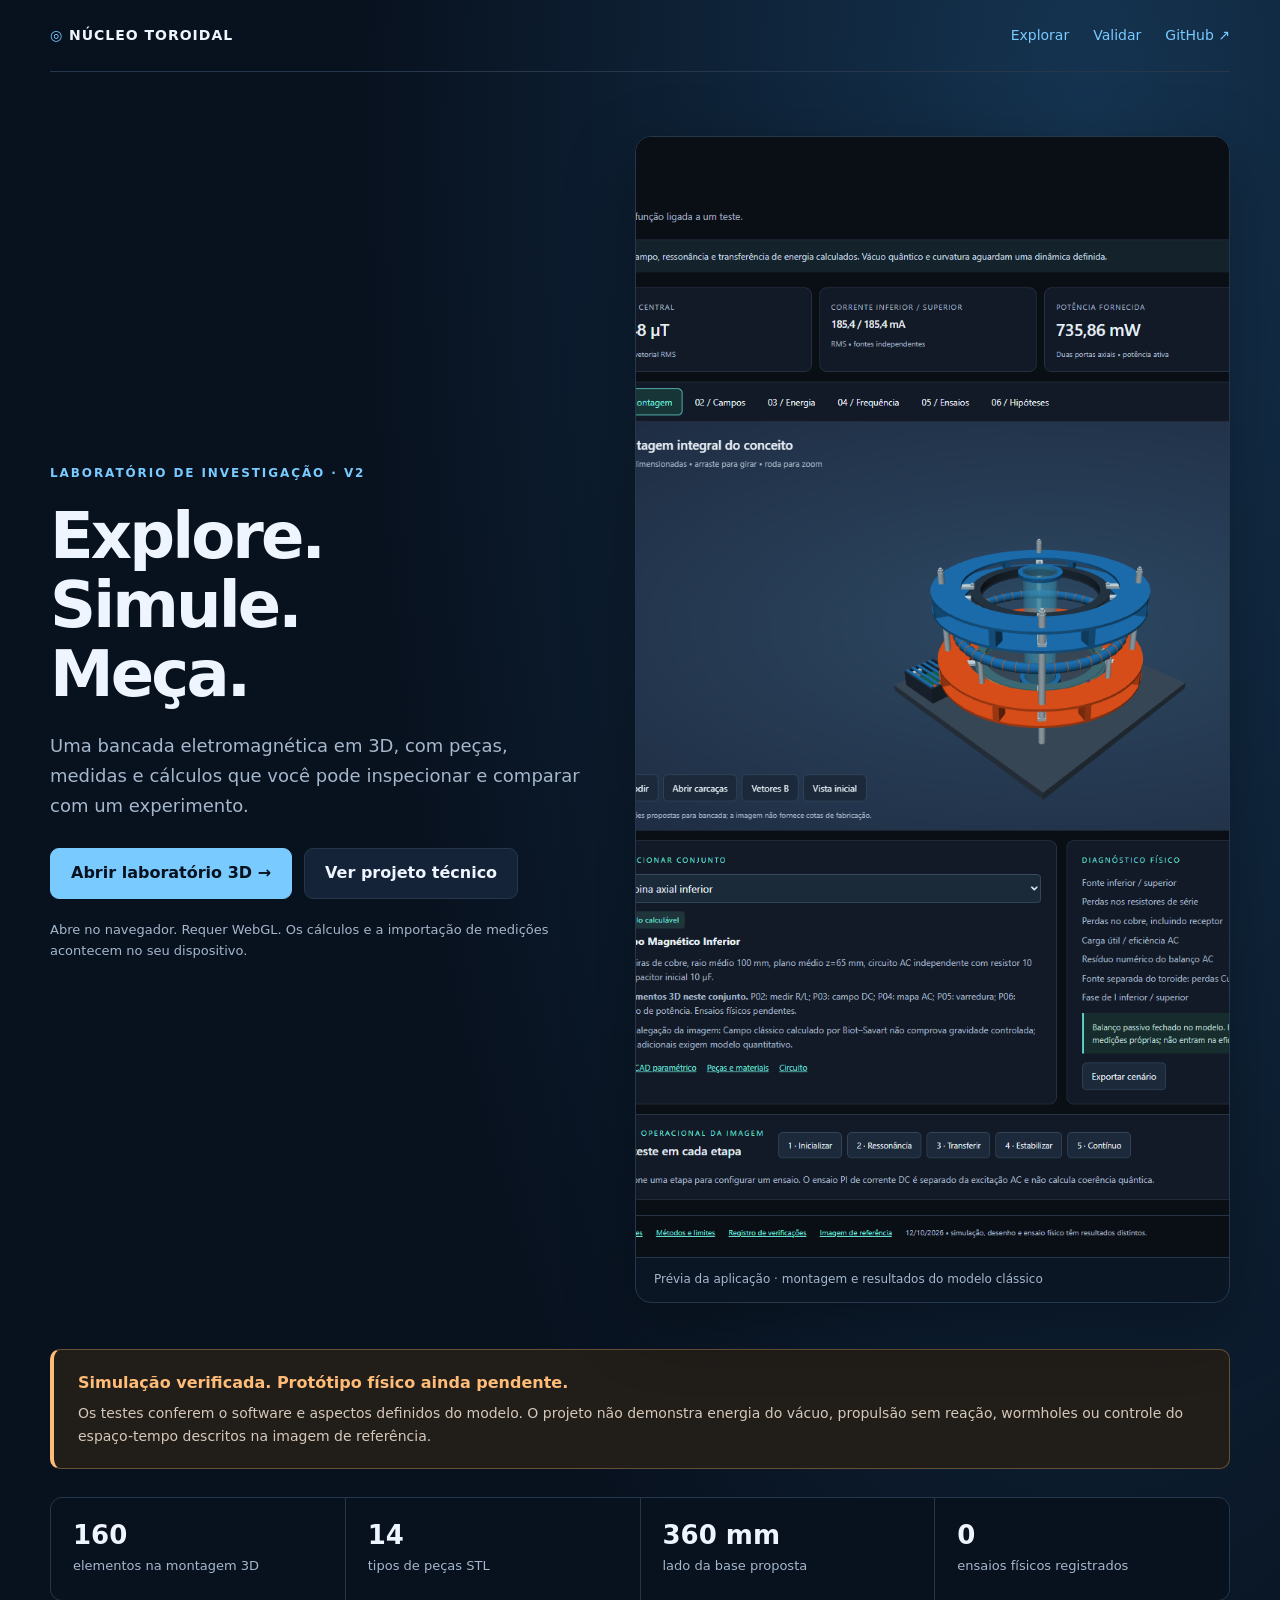
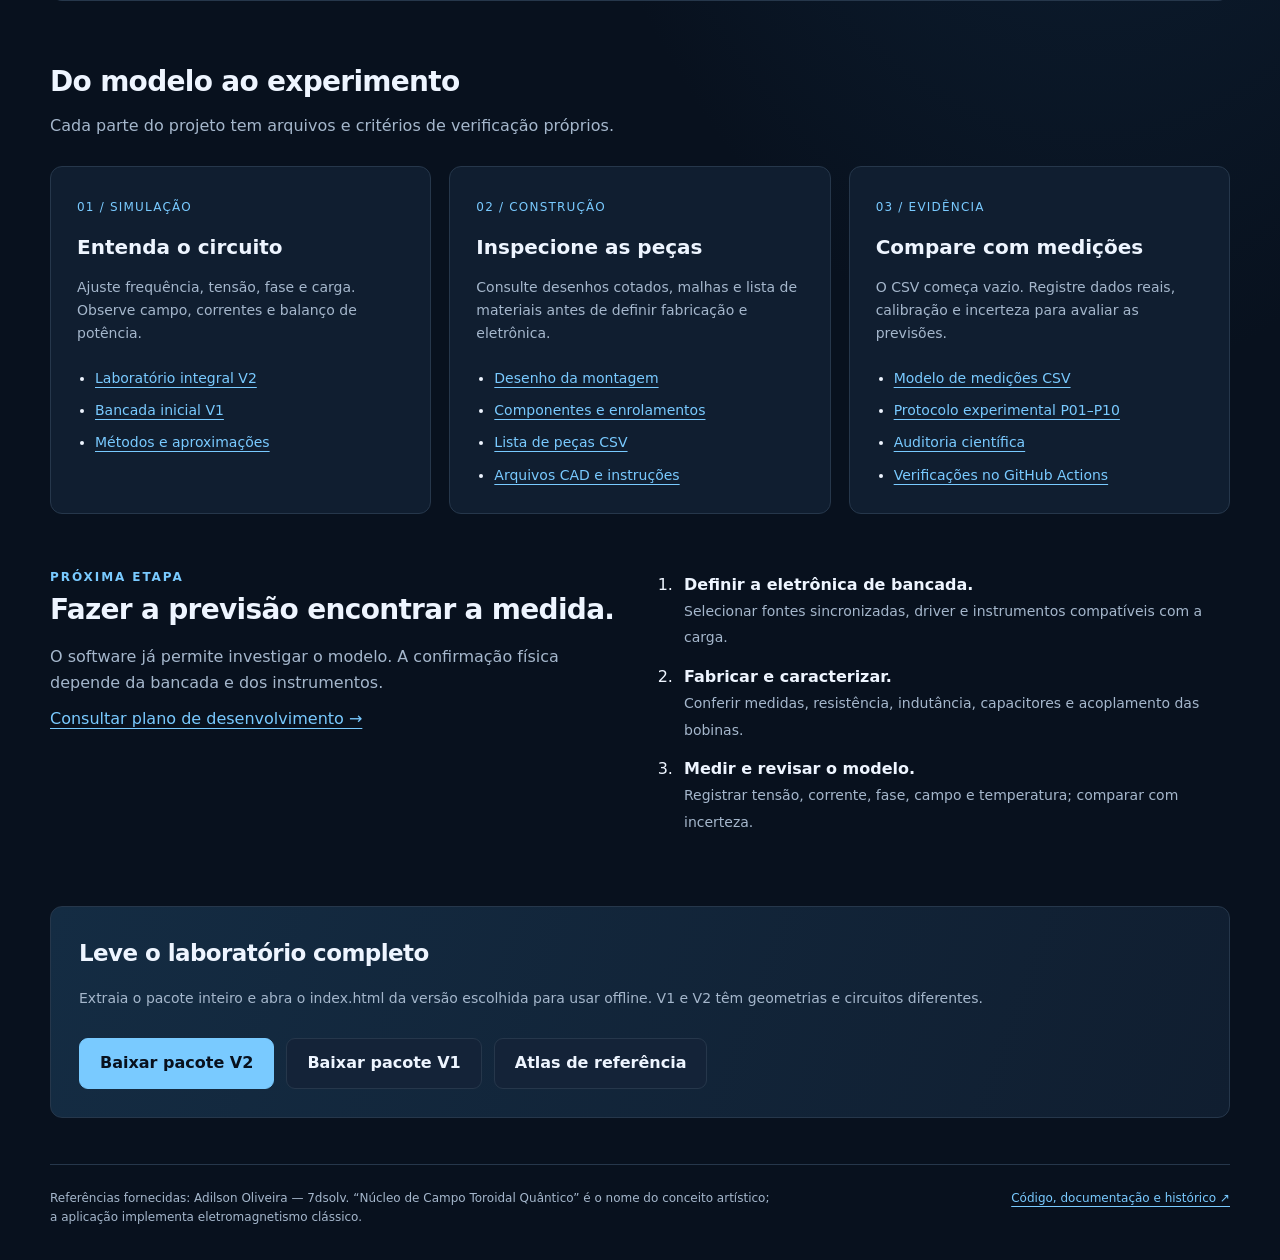
==== index.html @ 72effa95 "Publicar laboratorio no Pages com verificacao de navegador e plano experimental" ====
<!doctype html>
<html lang="pt-BR">
<head>
  <meta charset="utf-8">
  <meta name="viewport" content="width=device-width, initial-scale=1">
  <meta name="description" content="Laboratório 3D de uma bancada eletromagnética toroidal: simulação clássica, CAD, desenhos e protocolo experimental.">
  <meta name="theme-color" content="#08111e">
  <title>Núcleo Toroidal | Laboratório 3D</title>
  <style>
    :root{color-scheme:dark;--bg:#08111e;--panel:#101e30;--line:#26374b;--ink:#eef5ff;--muted:#a5b7cc;--blue:#79caff;--orange:#ffbc78}
    *{box-sizing:border-box}body{margin:0;background:radial-gradient(ellipse at 85% 5%,#153451 0,transparent 48%),var(--bg);color:var(--ink);font:16px/1.65 system-ui,-apple-system,"Segoe UI",sans-serif}a{color:var(--blue);text-underline-offset:4px}a:hover{color:#fff}a:focus-visible{outline:3px solid var(--orange);outline-offset:5px}main,header,footer{width:min(1180px,calc(100% - 40px));margin:auto}header{display:flex;justify-content:space-between;align-items:center;gap:20px;padding:24px 0;border-bottom:1px solid var(--line)}.brand{color:var(--ink);text-decoration:none;font-weight:750;letter-spacing:.07em;font-size:14px}.brand span{color:var(--blue)}nav{display:flex;gap:24px;font-size:14px}nav a{text-decoration:none}.hero{display:grid;grid-template-columns:1fr 1.1fr;gap:44px;align-items:center;padding:64px 0 46px}.eyebrow{text-transform:uppercase;letter-spacing:.16em;color:var(--blue);font-size:12px;font-weight:750}.hero h1{font-size:clamp(38px,5vw,64px);line-height:1.08;letter-spacing:-.045em;margin:18px 0 22px}.hero p{color:var(--muted);max-width:530px;font-size:18px}.buttons{display:flex;flex-wrap:wrap;gap:12px;margin:28px 0 20px}.button{display:inline-flex;align-items:center;justify-content:center;min-height:48px;padding:11px 20px;border:1px solid var(--line);border-radius:9px;text-decoration:none;font-weight:650;color:var(--ink);background:#142338}.button.primary{background:var(--blue);border-color:var(--blue);color:#08111e}.button:hover{border-color:#c4e7ff;background:#20364d}.button.primary:hover{background:#b7e2ff;color:#08111e}.small{font-size:13px!important;color:var(--muted)}.preview{margin:0;min-width:0;border:1px solid var(--line);border-radius:16px;background:#0b1624;overflow:hidden;box-shadow:0 20px 70px #0005}.preview img{width:100%;aspect-ratio:1.08;object-fit:cover;object-position:top;display:block}.preview figcaption{padding:12px 18px;font-size:12px;color:var(--muted);border-top:1px solid var(--line)}.status{padding:20px 24px;border:1px solid #685037;border-left:4px solid var(--orange);border-radius:10px;background:#211d19}.status strong{color:var(--orange)}.status p{margin:6px 0 0;color:#d5c8ba;font-size:14px}.stats{display:grid;grid-template-columns:repeat(4,1fr);gap:1px;background:var(--line);border:1px solid var(--line);border-radius:12px;overflow:hidden;margin:28px 0 58px}.stat{background:var(--bg);padding:22px}.stat b{display:block;font-size:26px;line-height:1.2}.stat span{font-size:13px;color:var(--muted)}h2{font-size:28px;letter-spacing:-.025em;margin:0 0 8px}.intro{color:var(--muted);margin:0 0 26px}.cards{display:grid;grid-template-columns:repeat(3,1fr);gap:18px}.card{padding:26px;border:1px solid var(--line);border-radius:12px;background:var(--panel);min-width:0}.number{color:var(--blue);font-size:12px;letter-spacing:.1em}.card h3{font-size:20px;margin:12px 0}.card p{font-size:14px;color:var(--muted);margin:0 0 22px}.card ul{padding-left:18px;margin:0;font-size:14px}.card li+li{margin-top:9px}.next{display:grid;grid-template-columns:1fr 1fr;gap:32px;padding:54px 0}.next p{color:var(--muted);margin:10px 0}.steps{padding-left:22px;margin:4px 0}.steps li{padding-left:6px;margin-bottom:13px}.steps span{color:var(--muted);font-size:14px}.downloads{padding:28px;border:1px solid var(--line);border-radius:12px;margin-bottom:46px;background:linear-gradient(110deg,#142c43,#101e30)}.downloads h2{font-size:23px}.downloads p{color:var(--muted);font-size:14px}.downloads .buttons{margin-bottom:0}footer{padding:24px 0 32px;border-top:1px solid var(--line);font-size:12px;color:var(--muted);display:flex;justify-content:space-between;gap:24px}footer p{margin:0;max-width:720px}.skip{position:absolute;left:16px;top:-80px;background:var(--bg);padding:10px;z-index:10}.skip:focus{top:12px}
    @media(max-width:850px){.hero{grid-template-columns:1fr;gap:28px;padding-top:40px}.preview img{aspect-ratio:1.65}.cards{grid-template-columns:1fr}.next{grid-template-columns:1fr;gap:22px}.stats{margin-bottom:40px}.stat{padding:18px}.stat b{font-size:23px}}@media(max-width:520px){main,header,footer{width:calc(100% - 28px)}header{align-items:flex-start;flex-direction:column;gap:10px}nav{gap:20px}.hero{padding:32px 0}.hero p{font-size:16px}.stats{grid-template-columns:1fr 1fr}.buttons .button{width:100%}.card,.downloads,.status{padding:20px}footer{flex-direction:column;gap:12px}.preview img{aspect-ratio:1.25}}
  </style>
</head>
<body>
  <a class="skip" href="#conteudo">Ir para o conteúdo</a>
  <header>
    <a class="brand" href="index.html"><span>◎</span> NÚCLEO TOROIDAL</a>
    <nav aria-label="Navegação principal"><a href="#explorar">Explorar</a><a href="#validar">Validar</a><a href="https://github.com/7dsol3/nucleo-campo-toroidal-quantico">GitHub ↗</a></nav>
  </header>
  <main id="conteudo">
    <section class="hero" aria-labelledby="titulo">
      <div>
        <div class="eyebrow">Laboratório de investigação · V2</div>
        <h1 id="titulo">Explore.<br>Simule.<br>Meça.</h1>
        <p>Uma bancada eletromagnética em 3D, com peças, medidas e cálculos que você pode inspecionar e comparar com um experimento.</p>
        <div class="buttons"><a class="button primary" href="nucleo_integral_v2/index.html">Abrir laboratório 3D →</a><a class="button" href="nucleo_integral_v2/Projeto_Integral.pdf">Ver projeto técnico</a></div>
        <p class="small">Abre no navegador. Requer WebGL. Os cálculos e a importação de medições acontecem no seu dispositivo.</p>
      </div>
      <figure class="preview"><img src="nucleo_integral_v2/Previa_Laboratorio.png" alt="Interface do laboratório com montagem 3D, controles de circuito e resultados calculados" width="1540" height="1120"><figcaption>Prévia da aplicação · montagem e resultados do modelo clássico</figcaption></figure>
    </section>
    <aside class="status" aria-label="Estado da validação"><strong>Simulação verificada. Protótipo físico ainda pendente.</strong><p>Os testes conferem o software e aspectos definidos do modelo. O projeto não demonstra energia do vácuo, propulsão sem reação, wormholes ou controle do espaço-tempo descritos na imagem de referência.</p></aside>
    <div class="stats" aria-label="Dimensões e conteúdo do projeto"><div class="stat"><b>160</b><span>elementos na montagem 3D</span></div><div class="stat"><b>14</b><span>tipos de peças STL</span></div><div class="stat"><b>360 mm</b><span>lado da base proposta</span></div><div class="stat"><b>0</b><span>ensaios físicos registrados</span></div></div>
    <section id="explorar" aria-labelledby="explorar-titulo">
      <h2 id="explorar-titulo">Do modelo ao experimento</h2><p class="intro">Cada parte do projeto tem arquivos e critérios de verificação próprios.</p>
      <div class="cards">
        <article class="card"><span class="number">01 / SIMULAÇÃO</span><h3>Entenda o circuito</h3><p>Ajuste frequência, tensão, fase e carga. Observe campo, correntes e balanço de potência.</p><ul><li><a href="nucleo_integral_v2/index.html">Laboratório integral V2</a></li><li><a href="nucleo_toroidal/index.html">Bancada inicial V1</a></li><li><a href="https://github.com/7dsol3/nucleo-campo-toroidal-quantico/blob/main/nucleo_integral_v2/simulacao/METODOS.md">Métodos e aproximações</a></li></ul></article>
        <article class="card"><span class="number">02 / CONSTRUÇÃO</span><h3>Inspecione as peças</h3><p>Consulte desenhos cotados, malhas e lista de materiais antes de definir fabricação e eletrônica.</p><ul><li><a href="nucleo_integral_v2/cad/01_montagem_dimensional.svg">Desenho da montagem</a></li><li><a href="nucleo_integral_v2/cad/02_componentes_enrolamentos.svg">Componentes e enrolamentos</a></li><li><a href="nucleo_integral_v2/lista_completa_pecas.csv" download>Lista de peças CSV</a></li><li><a href="https://github.com/7dsol3/nucleo-campo-toroidal-quantico/tree/main/nucleo_integral_v2/cad">Arquivos CAD e instruções</a></li></ul></article>
        <article class="card"><span class="number">03 / EVIDÊNCIA</span><h3>Compare com medições</h3><p>O CSV começa vazio. Registre dados reais, calibração e incerteza para avaliar as previsões.</p><ul><li><a href="nucleo_integral_v2/Modelo_Medicoes.csv" download>Modelo de medições CSV</a></li><li><a href="https://github.com/7dsol3/nucleo-campo-toroidal-quantico/blob/main/nucleo_integral_v2/pesquisa/PROTOCOLO_COMPLETO.md">Protocolo experimental P01–P10</a></li><li><a href="https://github.com/7dsol3/nucleo-campo-toroidal-quantico/blob/main/auditoria_cientifica.md">Auditoria científica</a></li><li><a href="https://github.com/7dsol3/nucleo-campo-toroidal-quantico/actions">Verificações no GitHub Actions</a></li></ul></article>
      </div>
    </section>
    <section class="next" id="validar" aria-labelledby="validar-titulo"><div><div class="eyebrow">Próxima etapa</div><h2 id="validar-titulo">Fazer a previsão encontrar a medida.</h2><p>O software já permite investigar o modelo. A confirmação física depende da bancada e dos instrumentos.</p><a href="https://github.com/7dsol3/nucleo-campo-toroidal-quantico/blob/main/PROXIMOS_PASSOS.md">Consultar plano de desenvolvimento →</a></div><ol class="steps"><li><strong>Definir a eletrônica de bancada.</strong><br><span>Selecionar fontes sincronizadas, driver e instrumentos compatíveis com a carga.</span></li><li><strong>Fabricar e caracterizar.</strong><br><span>Conferir medidas, resistência, indutância, capacitores e acoplamento das bobinas.</span></li><li><strong>Medir e revisar o modelo.</strong><br><span>Registrar tensão, corrente, fase, campo e temperatura; comparar com incerteza.</span></li></ol></section>
    <section class="downloads" aria-labelledby="download-titulo"><h2 id="download-titulo">Leve o laboratório completo</h2><p>Extraia o pacote inteiro e abra o index.html da versão escolhida para usar offline. V1 e V2 têm geometrias e circuitos diferentes.</p><div class="buttons"><a class="button primary" href="artifacts/Nucleo_Integral_V2.zip" download>Baixar pacote V2</a><a class="button" href="artifacts/Nucleo_Toroidal_Pacote.zip" download>Baixar pacote V1</a><a class="button" href="references/Atlas_Estruturas_Fundamentais_Adilson_Oliveira_7dsolv.pdf">Atlas de referência</a></div></section>
  </main>
  <footer><p>Referências fornecidas: Adilson Oliveira — 7dsolv. “Núcleo de Campo Toroidal Quântico” é o nome do conceito artístico; a aplicação implementa eletromagnetismo clássico.</p><a href="https://github.com/7dsol3/nucleo-campo-toroidal-quantico">Código, documentação e histórico ↗</a></footer>
</body>
</html>
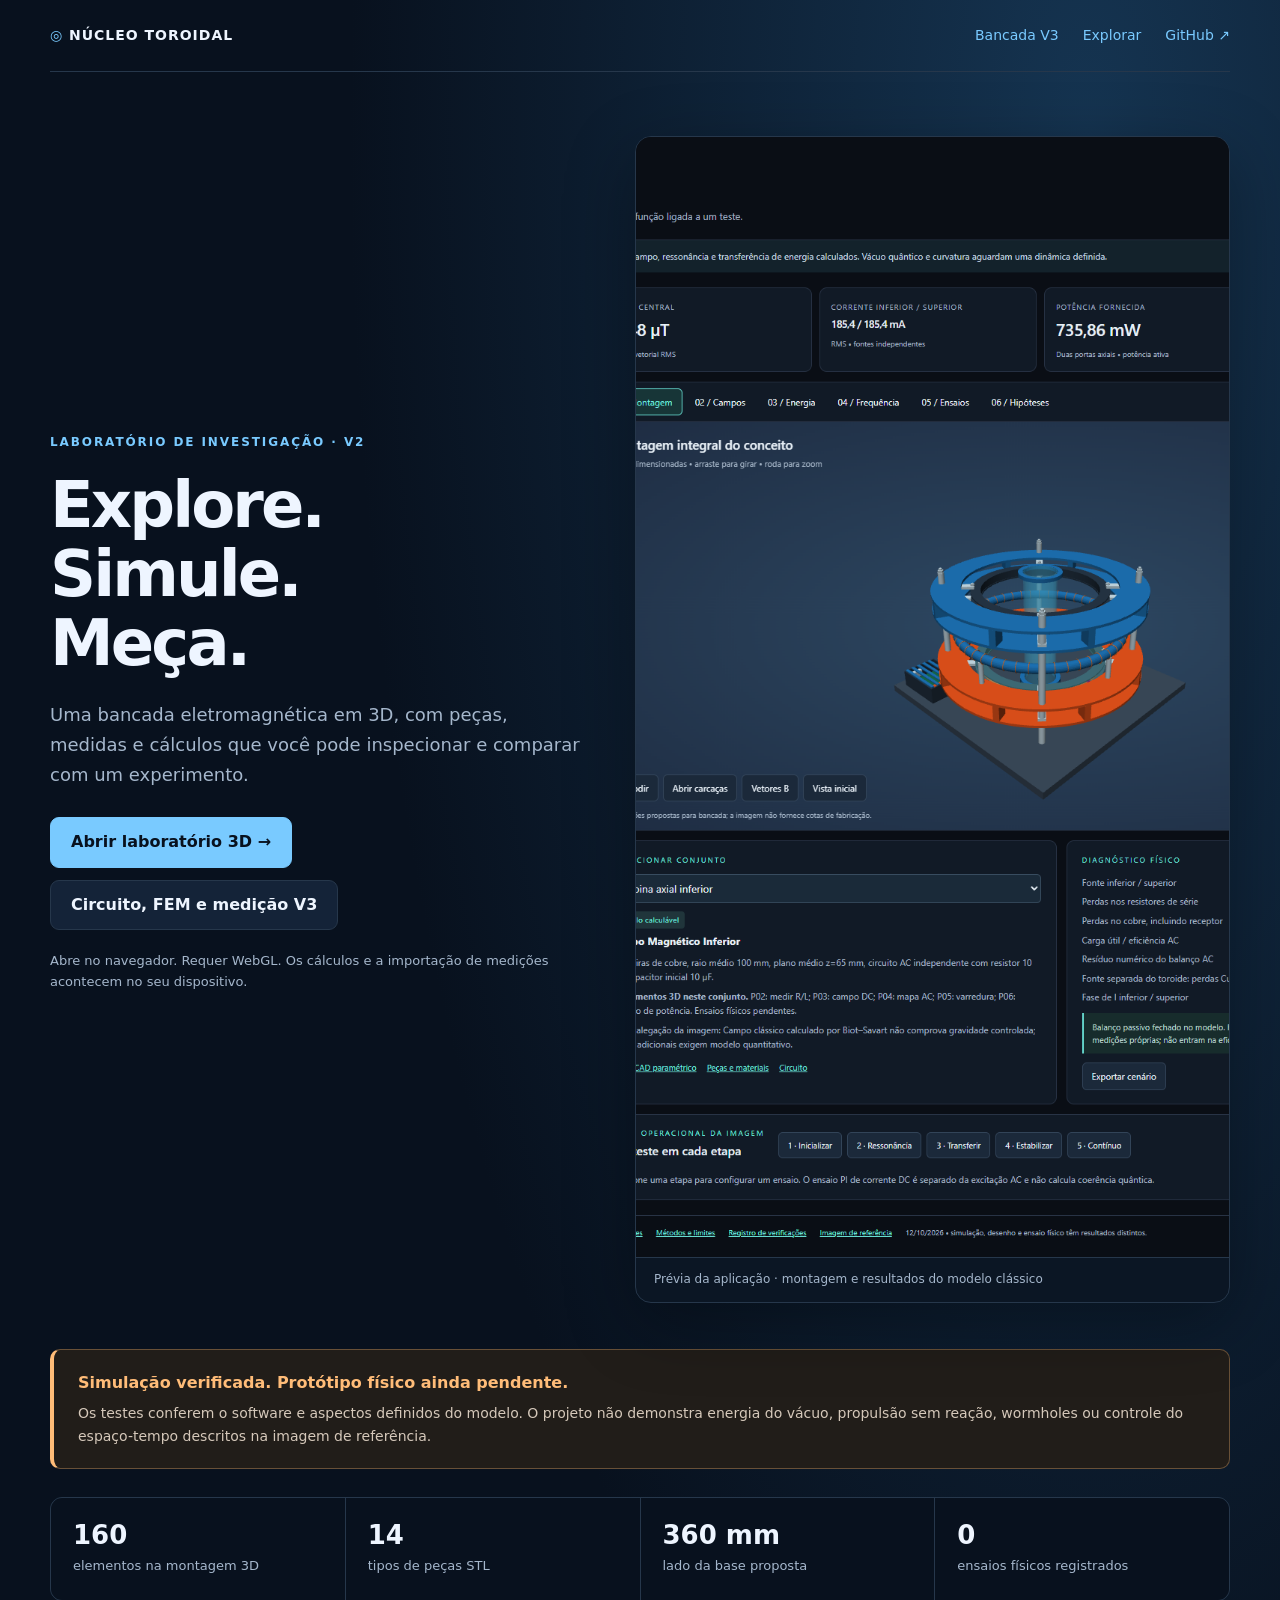
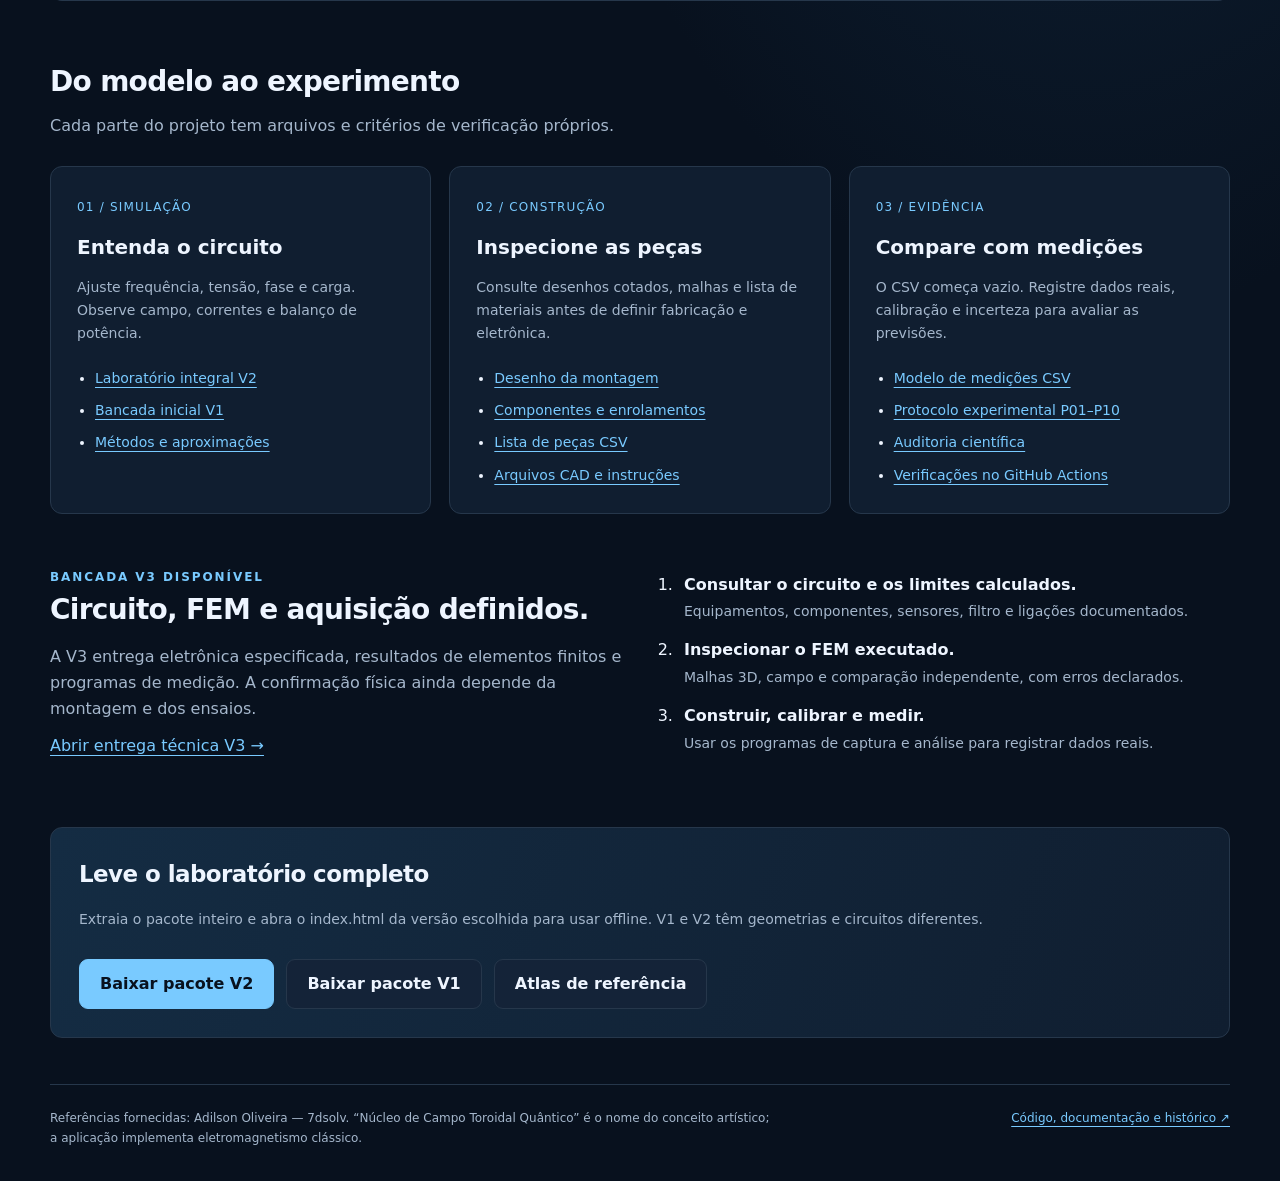
==== commit 55a323c2: "Completar bancada V3 com FEM 3D, circuito e aquisicao instrumentada" ====
--- a/index.html
+++ b/index.html
@@ -16,7 +16,7 @@
   <a class="skip" href="#conteudo">Ir para o conteúdo</a>
   <header>
     <a class="brand" href="index.html"><span>◎</span> NÚCLEO TOROIDAL</a>
-    <nav aria-label="Navegação principal"><a href="#explorar">Explorar</a><a href="#validar">Validar</a><a href="https://github.com/7dsol3/nucleo-campo-toroidal-quantico">GitHub ↗</a></nav>
+    <nav aria-label="Navegação principal"><a href="bancada_v3/index.html">Bancada V3</a><a href="#explorar">Explorar</a><a href="https://github.com/7dsol3/nucleo-campo-toroidal-quantico">GitHub ↗</a></nav>
   </header>
   <main id="conteudo">
     <section class="hero" aria-labelledby="titulo">
@@ -24,7 +24,7 @@
         <div class="eyebrow">Laboratório de investigação · V2</div>
         <h1 id="titulo">Explore.<br>Simule.<br>Meça.</h1>
         <p>Uma bancada eletromagnética em 3D, com peças, medidas e cálculos que você pode inspecionar e comparar com um experimento.</p>
-        <div class="buttons"><a class="button primary" href="nucleo_integral_v2/index.html">Abrir laboratório 3D →</a><a class="button" href="nucleo_integral_v2/Projeto_Integral.pdf">Ver projeto técnico</a></div>
+        <div class="buttons"><a class="button primary" href="nucleo_integral_v2/index.html">Abrir laboratório 3D →</a><a class="button" href="bancada_v3/index.html">Circuito, FEM e medição V3</a></div>
         <p class="small">Abre no navegador. Requer WebGL. Os cálculos e a importação de medições acontecem no seu dispositivo.</p>
       </div>
       <figure class="preview"><img src="nucleo_integral_v2/Previa_Laboratorio.png" alt="Interface do laboratório com montagem 3D, controles de circuito e resultados calculados" width="1540" height="1120"><figcaption>Prévia da aplicação · montagem e resultados do modelo clássico</figcaption></figure>
@@ -39,7 +39,7 @@
         <article class="card"><span class="number">03 / EVIDÊNCIA</span><h3>Compare com medições</h3><p>O CSV começa vazio. Registre dados reais, calibração e incerteza para avaliar as previsões.</p><ul><li><a href="nucleo_integral_v2/Modelo_Medicoes.csv" download>Modelo de medições CSV</a></li><li><a href="https://github.com/7dsol3/nucleo-campo-toroidal-quantico/blob/main/nucleo_integral_v2/pesquisa/PROTOCOLO_COMPLETO.md">Protocolo experimental P01–P10</a></li><li><a href="https://github.com/7dsol3/nucleo-campo-toroidal-quantico/blob/main/auditoria_cientifica.md">Auditoria científica</a></li><li><a href="https://github.com/7dsol3/nucleo-campo-toroidal-quantico/actions">Verificações no GitHub Actions</a></li></ul></article>
       </div>
     </section>
-    <section class="next" id="validar" aria-labelledby="validar-titulo"><div><div class="eyebrow">Próxima etapa</div><h2 id="validar-titulo">Fazer a previsão encontrar a medida.</h2><p>O software já permite investigar o modelo. A confirmação física depende da bancada e dos instrumentos.</p><a href="https://github.com/7dsol3/nucleo-campo-toroidal-quantico/blob/main/PROXIMOS_PASSOS.md">Consultar plano de desenvolvimento →</a></div><ol class="steps"><li><strong>Definir a eletrônica de bancada.</strong><br><span>Selecionar fontes sincronizadas, driver e instrumentos compatíveis com a carga.</span></li><li><strong>Fabricar e caracterizar.</strong><br><span>Conferir medidas, resistência, indutância, capacitores e acoplamento das bobinas.</span></li><li><strong>Medir e revisar o modelo.</strong><br><span>Registrar tensão, corrente, fase, campo e temperatura; comparar com incerteza.</span></li></ol></section>
+    <section class="next" id="validar" aria-labelledby="validar-titulo"><div><div class="eyebrow">Bancada V3 disponível</div><h2 id="validar-titulo">Circuito, FEM e aquisição definidos.</h2><p>A V3 entrega eletrônica especificada, resultados de elementos finitos e programas de medição. A confirmação física ainda depende da montagem e dos ensaios.</p><a href="bancada_v3/index.html">Abrir entrega técnica V3 →</a></div><ol class="steps"><li><strong>Consultar o circuito e os limites calculados.</strong><br><span>Equipamentos, componentes, sensores, filtro e ligações documentados.</span></li><li><strong>Inspecionar o FEM executado.</strong><br><span>Malhas 3D, campo e comparação independente, com erros declarados.</span></li><li><strong>Construir, calibrar e medir.</strong><br><span>Usar os programas de captura e análise para registrar dados reais.</span></li></ol></section>
     <section class="downloads" aria-labelledby="download-titulo"><h2 id="download-titulo">Leve o laboratório completo</h2><p>Extraia o pacote inteiro e abra o index.html da versão escolhida para usar offline. V1 e V2 têm geometrias e circuitos diferentes.</p><div class="buttons"><a class="button primary" href="artifacts/Nucleo_Integral_V2.zip" download>Baixar pacote V2</a><a class="button" href="artifacts/Nucleo_Toroidal_Pacote.zip" download>Baixar pacote V1</a><a class="button" href="references/Atlas_Estruturas_Fundamentais_Adilson_Oliveira_7dsolv.pdf">Atlas de referência</a></div></section>
   </main>
   <footer><p>Referências fornecidas: Adilson Oliveira — 7dsolv. “Núcleo de Campo Toroidal Quântico” é o nome do conceito artístico; a aplicação implementa eletromagnetismo clássico.</p><a href="https://github.com/7dsol3/nucleo-campo-toroidal-quantico">Código, documentação e histórico ↗</a></footer>
